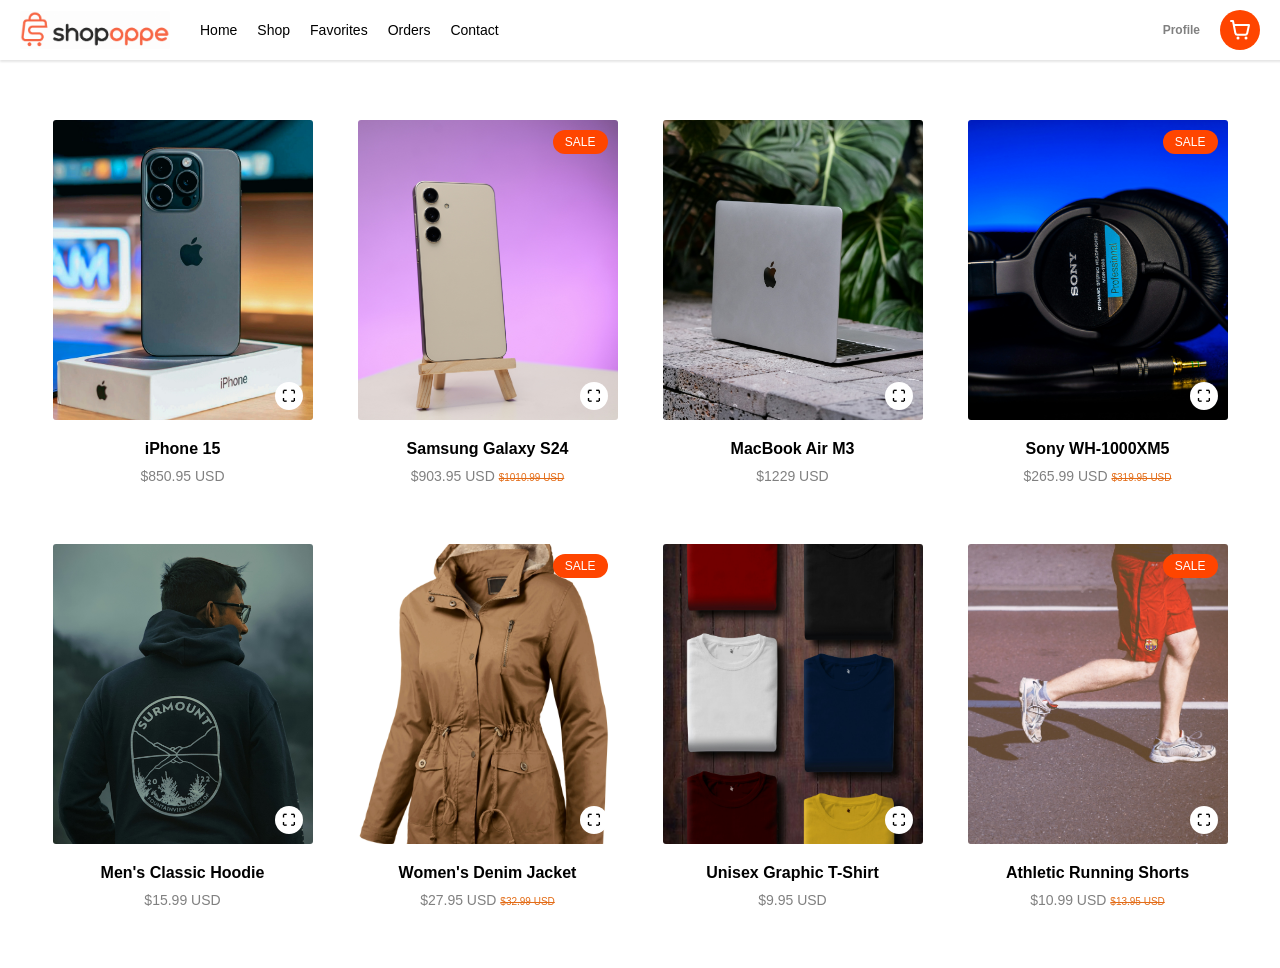
==== index.html @ 6aadd689 "Designed the main home page structure and styling" ====
<!DOCTYPE html>
<html lang="en">
<head>
  <meta charset="UTF-8">
  <meta name="viewport" content="width=device-width, initial-scale=1.0">
  <link rel="stylesheet" href="styles.css">
  <title>E-Commerce Website</title>
</head>
<body>
  <div class="container">
    <div class="home-screen">
      <!-- navbar starts -->
      <div class="navbar">
        <div class="left">
          <img id="logo" alt="logo" src="./assets/shopoppe-logo.png">
          <ul class="navbar-icons">
            <li><a>Home</a></li>
            <li><a>Shop</a></li>
            <li><a>Favorites</a></li>
            <li><a>Orders</a></li>
            <li><a>Contact</a></li>
          </ul>
        </div>
        <div class="right">
          <div class="profile">
            Profile
          </div>
          <div class="cart-button">
            <button id="navbar-cart">
              <svg style="height: 24px; width: 24px;" xmlns="http://www.w3.org/2000/svg" viewBox="0 0 24 24">
                <path d="M3 3h2l2.4 12.2a2 2 0 0 0 2 1.6h7.8a2 2 0 0 0 2-1.6L21 7H6"
                      fill="none"
                      stroke="currentColor"
                      stroke-width="2"
                      stroke-linecap="round"
                      stroke-linejoin="round"/>
                      <circle cx="10" cy="20" r="1.5" fill="currentColor"/>
                      <circle cx="18" cy="20" r="1.5" fill="currentColor"/>
                </svg>
            </button>
          </div>
        </div>
      </div>
      <!-- navbar closes -->
      <div class="content">
        <!-- individual card structure
          handled by script
        card closes -->






   

      </div>
      <!-- content closes here -->
    </div>

  </div>
   <!-- modal -->
        <div id="preview-modal">
          <div id="preview-modal-content">
            <div id="modal-img"></div>
            <div id="preview-modal-details">
              <p id="preview-model-number"></p>
              <h2 id="preview-modal-name"></h2>
              <p id="preview-modal-des"></p>
              <p id="preview-modal-price"></p>
              <div id="preview-modal-quantity"></div>
              <button id="modal-add-to-cart">ADD TO CART</button>
            </div>
            <button id="modal-close-btn">X</button>
          </div>
        </div>
        <!-- modal closes -->
  <script type="module" src="script.js"></script>
</body>
</html>
---- styles.css ----
*{
  margin: 0;
  padding: 0;
  box-sizing: border-box;
  font-family: Arial, Helvetica, sans-serif;
}
.container{
  background-color: white;
}
/* .home-screen{
  dashboard/homepage
} */
.navbar{
  display: flex;
  justify-content: space-between;
  align-items: center;
  padding: 10px 20px;
  box-shadow: 1px 1px 2px 1px rgba(0,0,0,0.1);
}
.left{
  display: flex;
  align-items: center;
  column-gap: 30px;
}
#logo{
  width: 150px;
  display: flex;
  justify-content: center;
  align-items: center;
}
.navbar-icons{
  display: flex;
  align-items: center;
  justify-content: space-between;
  list-style: none;
  column-gap: 20px;
}
a{
  text-decoration: none;
  font-size: 14px;
  cursor: pointer;
} 
a:hover{
  color: red;
}
.right{
  display: flex;
  align-items: center;
  column-gap: 20px;
}
.cart-button{
  background-color: orangered;
  color:white;
  border-radius: 50%;
  height: 40px;
  width: 40px;
  display: flex;
  cursor: pointer;
  justify-content: center;
  align-items: center;
}
.profile{
  font-size: 12px;
  color: grey;
  cursor: pointer;
  font-weight: bold;
}
.profile:hover{
  color:black;
}
#navbar-cart{
  border: none;
  display: flex;
  justify-content: center;
  border-radius: 50%;
  cursor: pointer;
  align-items: center;
  font-size: 18px;
  color:white;
  background-color: orangered;
}
.content{
  padding: 30px;
  display: grid;
  grid-template-columns: repeat(auto-fit, minmax(300px, 1fr));
}
.product-card{
  display: flex;
  flex-direction: column;
  justify-content: center;
  align-items: center;
  border-radius: 3px;

  padding: 10px;
  margin: 20px;
}
.image-preview{
  position: relative;
  border-radius: 3px;
  width: 260px;
  height: 300px;
}
.sale{
  background-color: orangered;
  border-radius: 20px;
  padding: 5px 12px;
  position: absolute;
  top: 10px;
  right:10px;
  font-size: 12px;
  color:white;
}
.preview-button{
  background-color: white;
  width: 28px;
  height: 28px;
  position: absolute;
  bottom: 10px;
  font-weight: bold;
  border: none;
  border-radius: 50%;
  right: 10px;
  display: flex;
  justify-content: center;
  align-items: center;
  cursor: pointer;
}
img{
  width: 100%;
  border-radius: 3px;
  height: 100%;
  object-fit: cover;
  object-position: center;
}
.product-details{
  display: flex;
  flex-direction: column;
  align-items: center;
  justify-content: center;
}
.product-name{
  margin-block: 20px 10px;
}
.price{
  color:grey;
  font-size: 14px;
}
.sale-price{
  color: rgb(227, 108, 23);
  text-decoration: line-through;
  font-size: 10px;
}

#preview-modal{
  display: none;
}
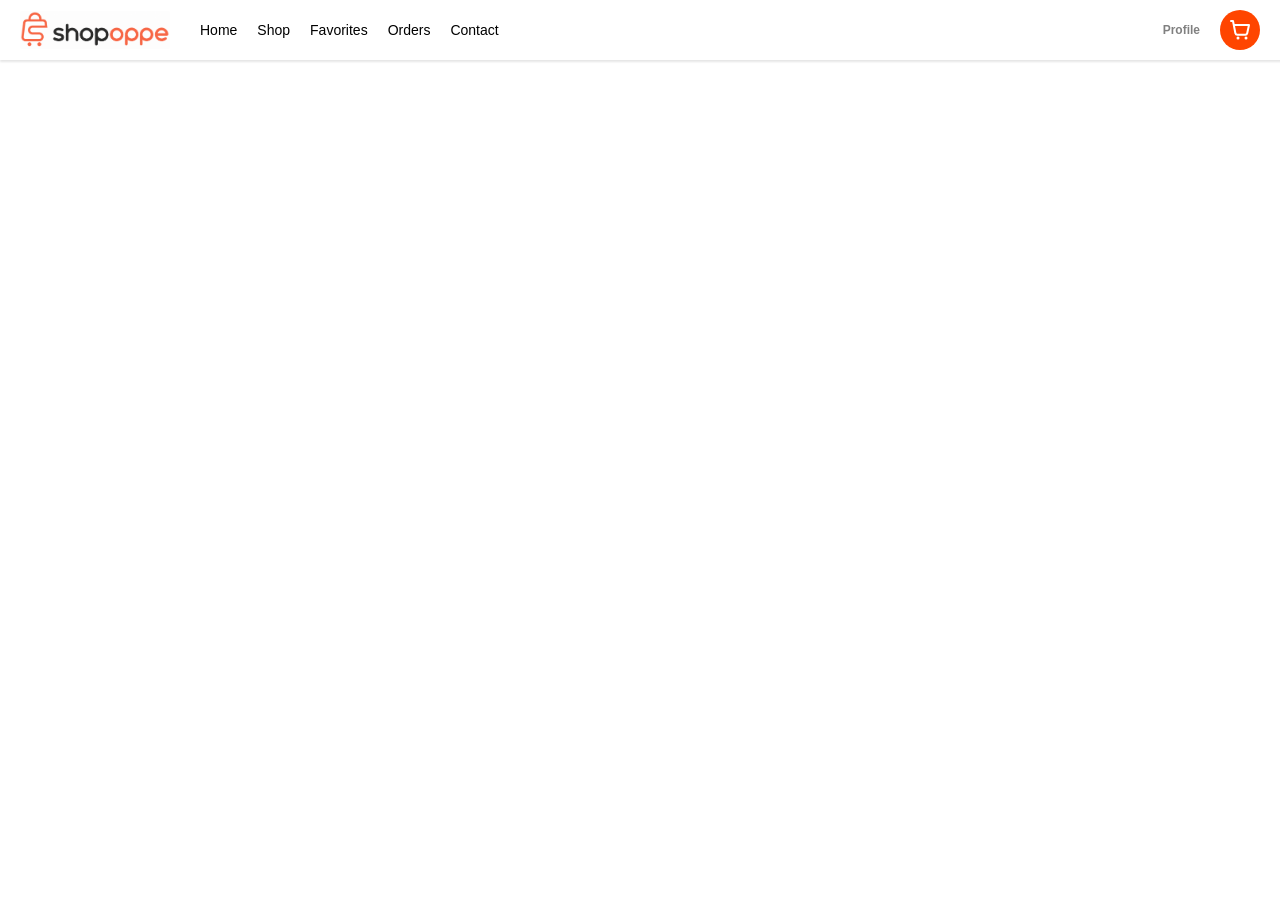
==== commit 857b122c: "Made a separate script file for managing products through structured Class, fixed some issues in oth" ====
--- a/index.html
+++ b/index.html
@@ -50,8 +50,6 @@
 
 
 
-
-
    
 
       </div>
@@ -59,22 +57,12 @@
     </div>
 
   </div>
-   <!-- modal -->
-        <div id="preview-modal">
-          <div id="preview-modal-content">
-            <div id="modal-img"></div>
-            <div id="preview-modal-details">
-              <p id="preview-model-number"></p>
-              <h2 id="preview-modal-name"></h2>
-              <p id="preview-modal-des"></p>
-              <p id="preview-modal-price"></p>
-              <div id="preview-modal-quantity"></div>
-              <button id="modal-add-to-cart">ADD TO CART</button>
-            </div>
-            <button id="modal-close-btn">X</button>
-          </div>
-        </div>
-        <!-- modal closes -->
+  <!-- modal -->
+  <div class="preview-modal">
+   <!-- managed through class -->
+  </div>
+  <!-- modal closes -->
+   
   <script type="module" src="script.js"></script>
 </body>
 </html>
--- a/styles.css
+++ b/styles.css
@@ -2,7 +2,7 @@
   margin: 0;
   padding: 0;
   box-sizing: border-box;
-  font-family: Arial, Helvetica, sans-serif;
+  font-family: Arial;
 }
 .container{
   background-color: white;
@@ -151,6 +151,109 @@
   font-size: 10px;
 }
 
-#preview-modal{
+
+/* modal css */
+.preview-modal{
+  height: 100%;
+  width: 100%;
+  position: fixed;
+  inset: 0;
+  z-index: 100;
+  background-color: rgba(0,0,0,0.7);
   display: none;
-}+  align-items: center;
+  justify-content: center;
+}
+.preview-modal-content{
+  background-color: white;
+  width: 70%;
+  height: 90%;
+  display: flex;
+  position: relative;
+  align-items: center;
+  column-gap: 20px;
+  padding: 20px 30px;
+}
+.modal-img{
+  height: 70%;
+  flex:1;
+  margin: 20px;
+  img{
+    object-fit: cover;
+    object-position: center;
+  }
+}
+.preview-modal-details{
+  display: flex;
+  flex:1;
+  flex-direction: column;
+  row-gap: 20px;
+  padding: 20px;
+  height: 80%;
+}
+.preview-modal-number{
+  font-size: 10px;
+  color: grey;
+}
+.preview-modal-name{
+  font-size: 30px;
+  margin-block: 10px;
+  font-family: 'Times New Roman', Times, serif;
+  font-weight: bold;
+}
+.preview-modal-des{
+  font-size: 10px;
+  color:rgb(174, 174, 174);
+  word-spacing: 5px;
+  letter-spacing: 1px;
+}
+.preview-modal-price{
+  font-size: 30px;
+  margin-block: 20px;
+  color: orangered;
+}
+.preview-modal-quantity{
+  padding: 25px 30px;
+  display: flex;
+  align-items: center;
+  width: fit-content;
+  justify-content: center;
+  border: 1px solid rgb(231, 231, 231);
+  border-radius: 10px;
+}
+.preview-modal-quan{
+  border: 1px solid rgb(231, 231, 231);
+  border-radius: 20px;
+  padding: 10px 30px;
+}
+.modal-add-to-cart{
+  background-color: rgb(253, 111, 59);
+  max-width: max-content;
+  color: white;
+  font-family: Arial, Helvetica, sans-serif;
+  font-weight: bold;
+  padding: 15px 30px;
+  vertical-align: middle;
+  display: flex;
+  align-items: center;
+  justify-content: space-between;
+  column-gap: 5px;
+  border: none;
+  margin-block-start: 40px;
+  cursor: pointer;
+  border-radius: 30px;
+}
+.modal-close-btn{
+  position: absolute;
+  top: 0;
+  right: 10px;
+  background-color: transparent;
+  border:none;
+  font-weight: bold;
+  cursor: pointer;
+  padding: 10px;
+  font-size: 14px;
+}
+
+/* modal css end */
+
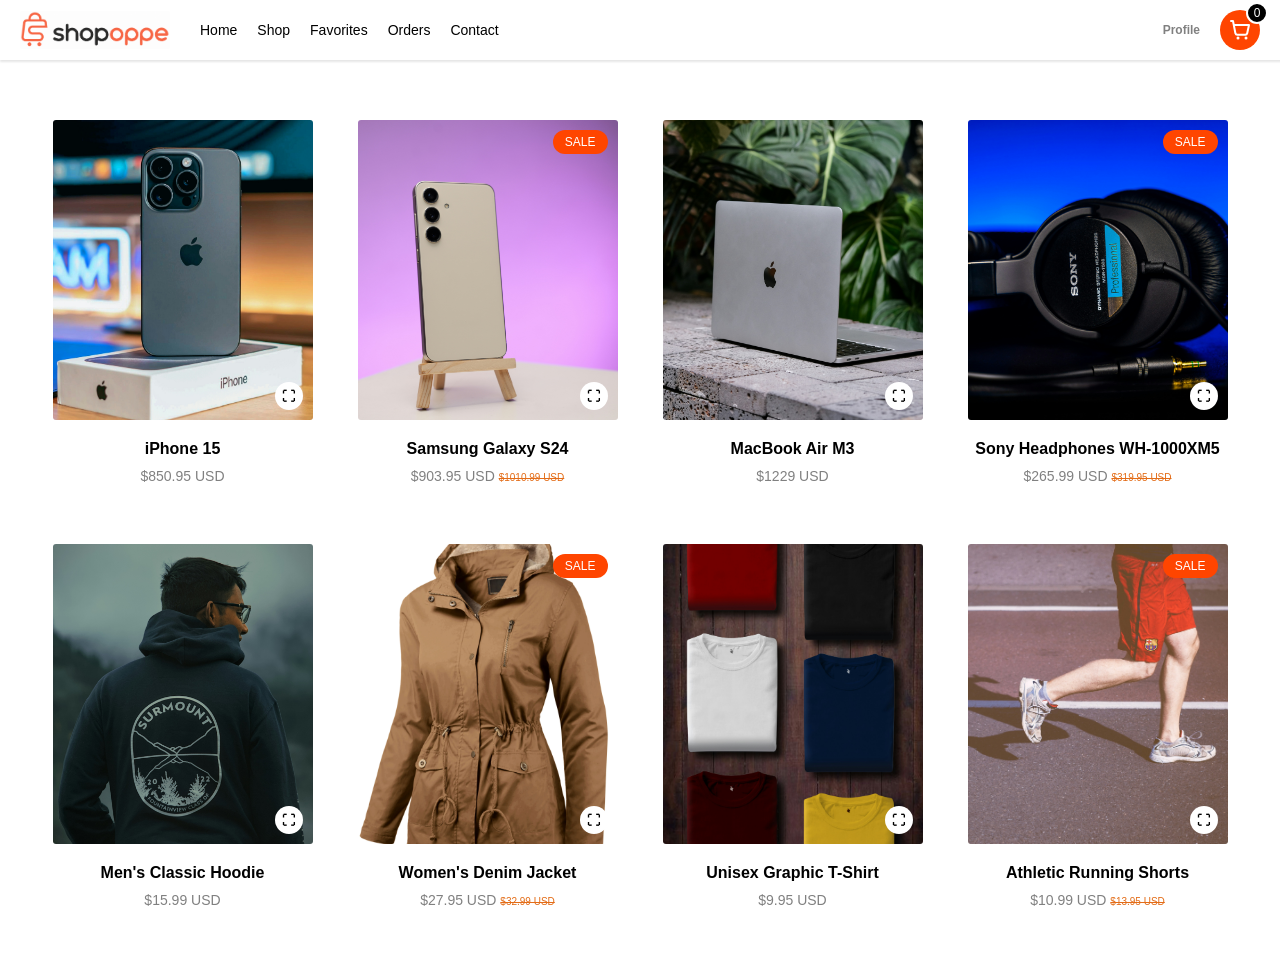
==== commit 4ef763cf: "Completed all cart related functions and styling" ====
--- a/index.html
+++ b/index.html
@@ -38,6 +38,7 @@
                       <circle cx="18" cy="20" r="1.5" fill="currentColor"/>
                 </svg>
             </button>
+              <div id="cart-count-badge"></div>
           </div>
         </div>
       </div>
--- a/styles.css
+++ b/styles.css
@@ -58,6 +58,7 @@
   cursor: pointer;
   justify-content: center;
   align-items: center;
+  position: relative;
 }
 .profile{
   font-size: 12px;
@@ -78,6 +79,21 @@
   font-size: 18px;
   color:white;
   background-color: orangered;
+}
+#cart-count-badge{
+  position: absolute;
+  top: -8px;
+  right: -8px;
+  height: 22px;
+  width: 22px;
+  font-size: 12px;
+  border-radius: 50%;
+  background-color: black;
+  color:white;
+  display: flex;
+  justify-content: center;
+  align-items: center;
+  border: 2px solid white;
 }
 .content{
   padding: 30px;
@@ -90,7 +106,6 @@
   justify-content: center;
   align-items: center;
   border-radius: 3px;
-
   padding: 10px;
   margin: 20px;
 }
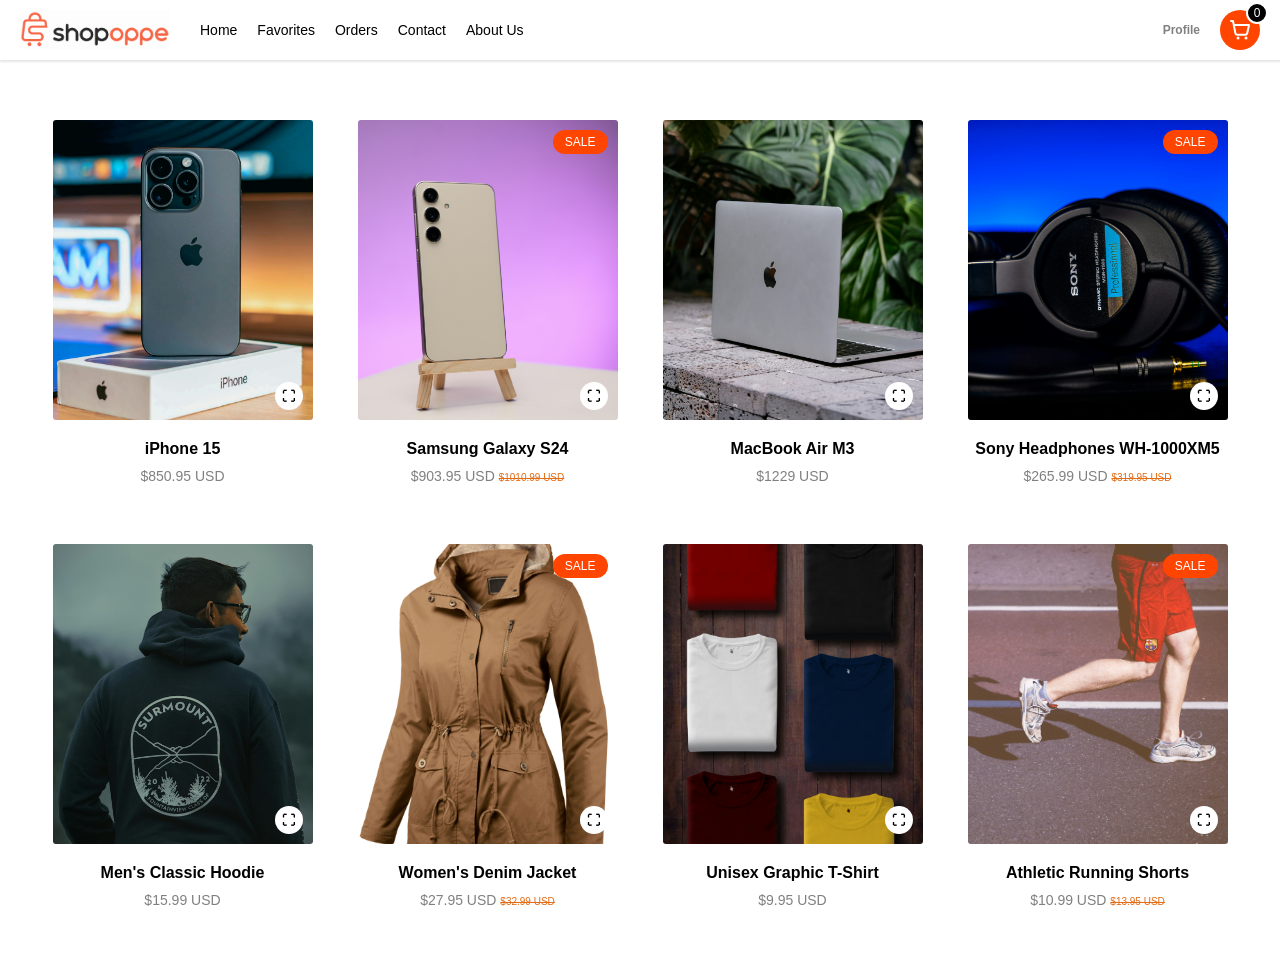
==== commit 245c4604: "Added about us and contact pages" ====
--- a/index.html
+++ b/index.html
@@ -14,11 +14,11 @@
         <div class="left">
           <img id="logo" alt="logo" src="./assets/shopoppe-logo.png">
           <ul class="navbar-icons">
-            <li><a>Home</a></li>
-            <li><a>Shop</a></li>
-            <li><a>Favorites</a></li>
-            <li><a>Orders</a></li>
-            <li><a>Contact</a></li>
+            <li><a id="home">Home</a></li>
+            <li><a id="favorites">Favorites</a></li>
+            <li><a id="orders">Orders</a></li>
+            <li><a id="contact">Contact</a></li>
+            <li><a id="about">About Us</a></li>
           </ul>
         </div>
         <div class="right">
--- a/styles.css
+++ b/styles.css
@@ -193,6 +193,7 @@
   height: 70%;
   flex:1;
   margin: 20px;
+  position: relative;
   img{
     object-fit: cover;
     object-position: center;
@@ -269,6 +270,19 @@
   padding: 10px;
   font-size: 14px;
 }
-
+.toggle-favorite{
+  position: absolute;
+  top: 10px;
+  right: 10px;
+  background-color: transparent;
+  border: none;
+  cursor: pointer;
+  color: rgb(226, 225, 225);
+}
+.fav-icon-toggle{
+  svg{
+    fill: rgb(244, 43, 76);
+  }
+}
 /* modal css end */
 
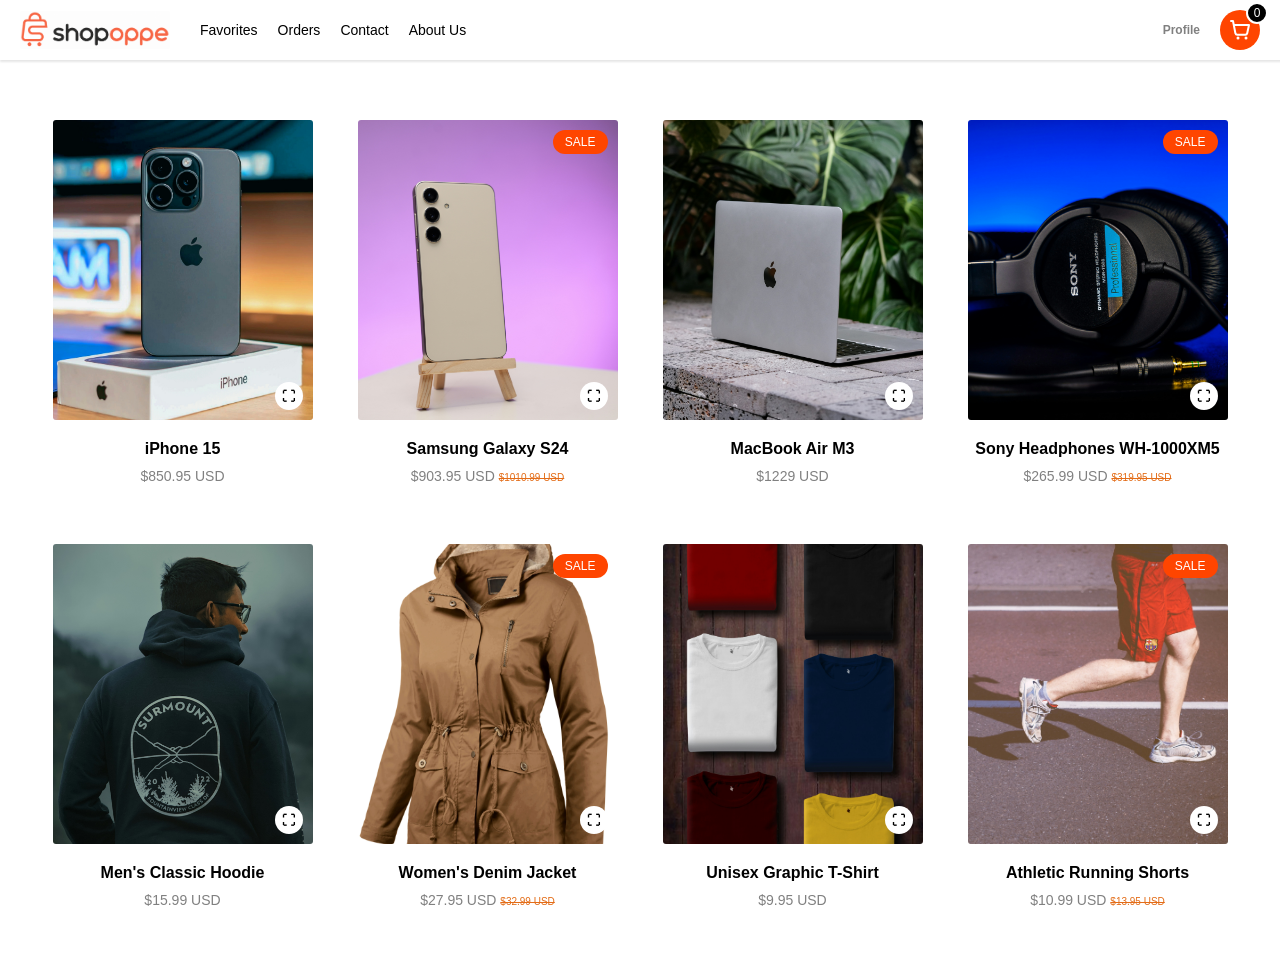
==== commit 6797e323: "Finished billing and order management functionality and styling and fixed other issues" ====
--- a/index.html
+++ b/index.html
@@ -14,7 +14,6 @@
         <div class="left">
           <img id="logo" alt="logo" src="./assets/shopoppe-logo.png">
           <ul class="navbar-icons">
-            <li><a id="home">Home</a></li>
             <li><a id="favorites">Favorites</a></li>
             <li><a id="orders">Orders</a></li>
             <li><a id="contact">Contact</a></li>
--- a/styles.css
+++ b/styles.css
@@ -182,15 +182,16 @@
 .preview-modal-content{
   background-color: white;
   width: 70%;
-  height: 90%;
   display: flex;
   position: relative;
   align-items: center;
   column-gap: 20px;
   padding: 20px 30px;
+  overflow-y: auto;
+  max-height: 90vh;
 }
 .modal-img{
-  height: 70%;
+  height: auto;
   flex:1;
   margin: 20px;
   position: relative;
@@ -205,7 +206,7 @@
   flex-direction: column;
   row-gap: 20px;
   padding: 20px;
-  height: 80%;
+  height: auto;
 }
 .preview-modal-number{
   font-size: 10px;
